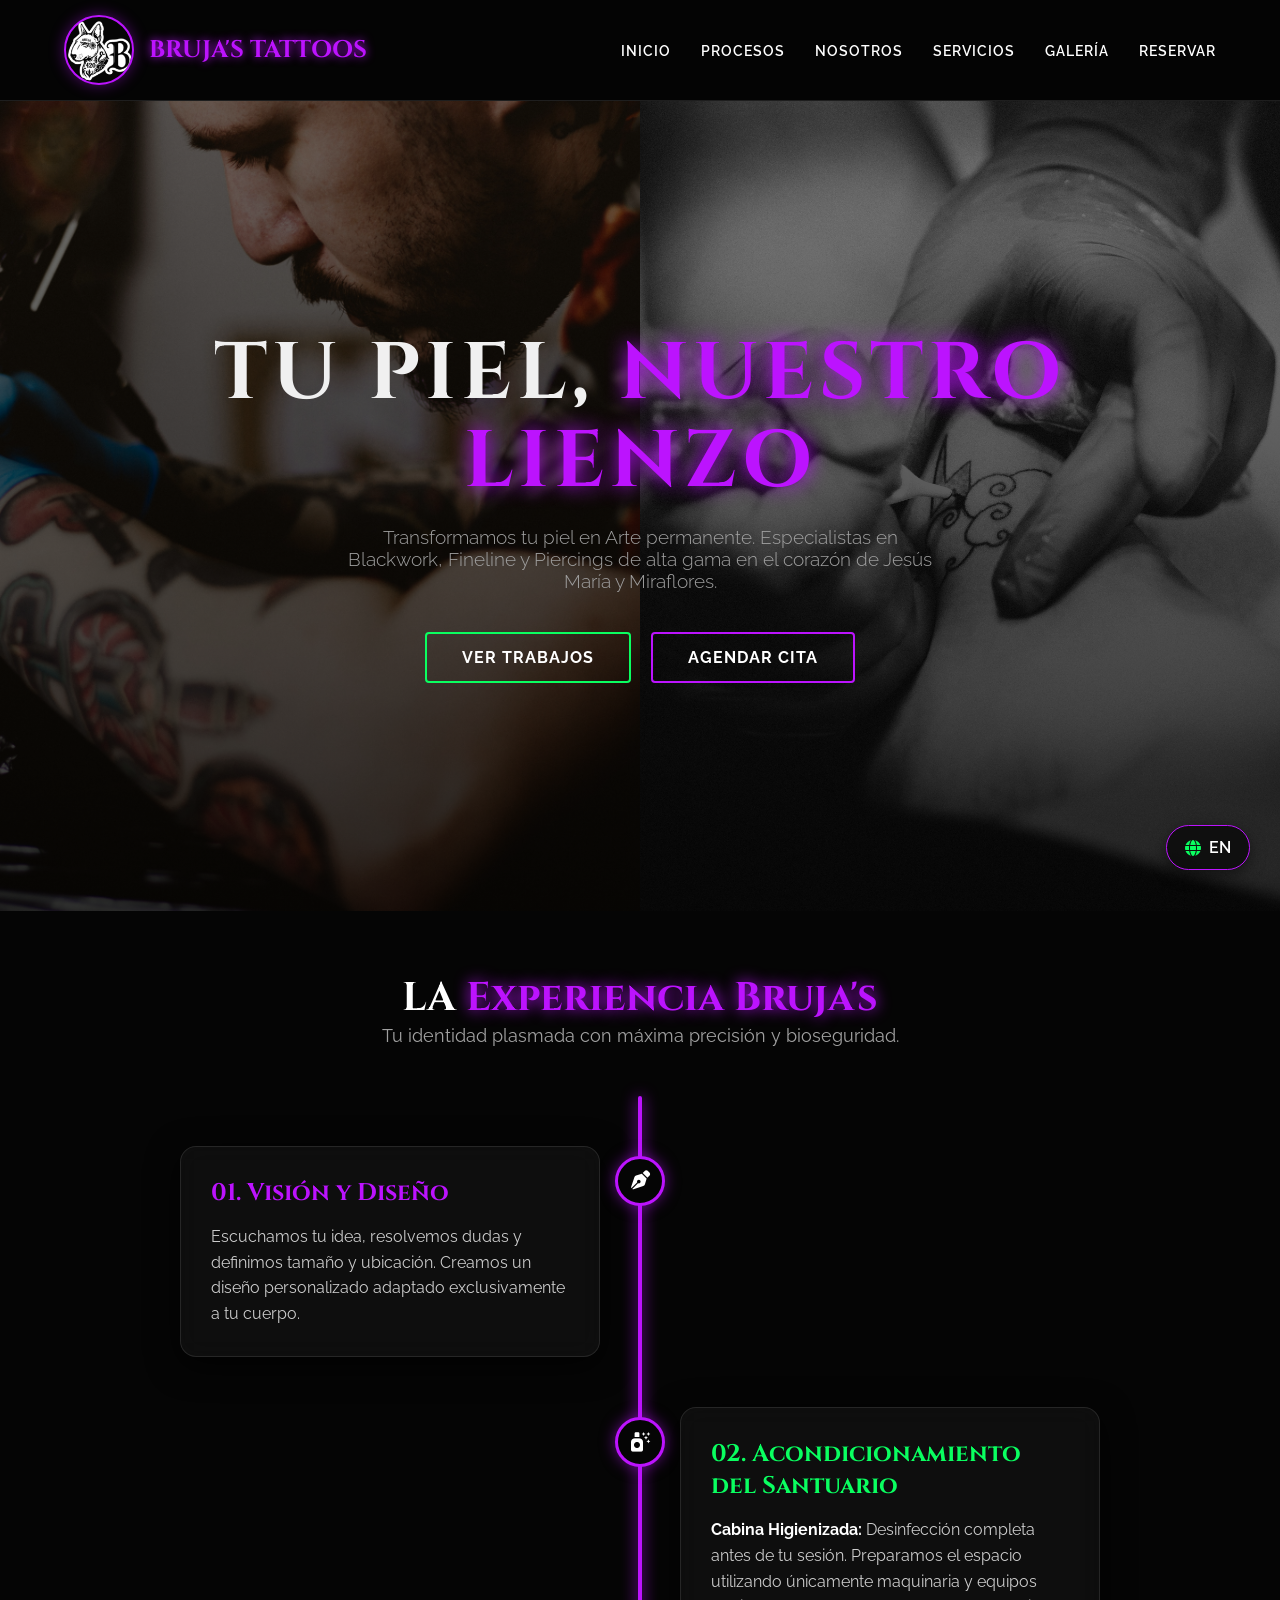
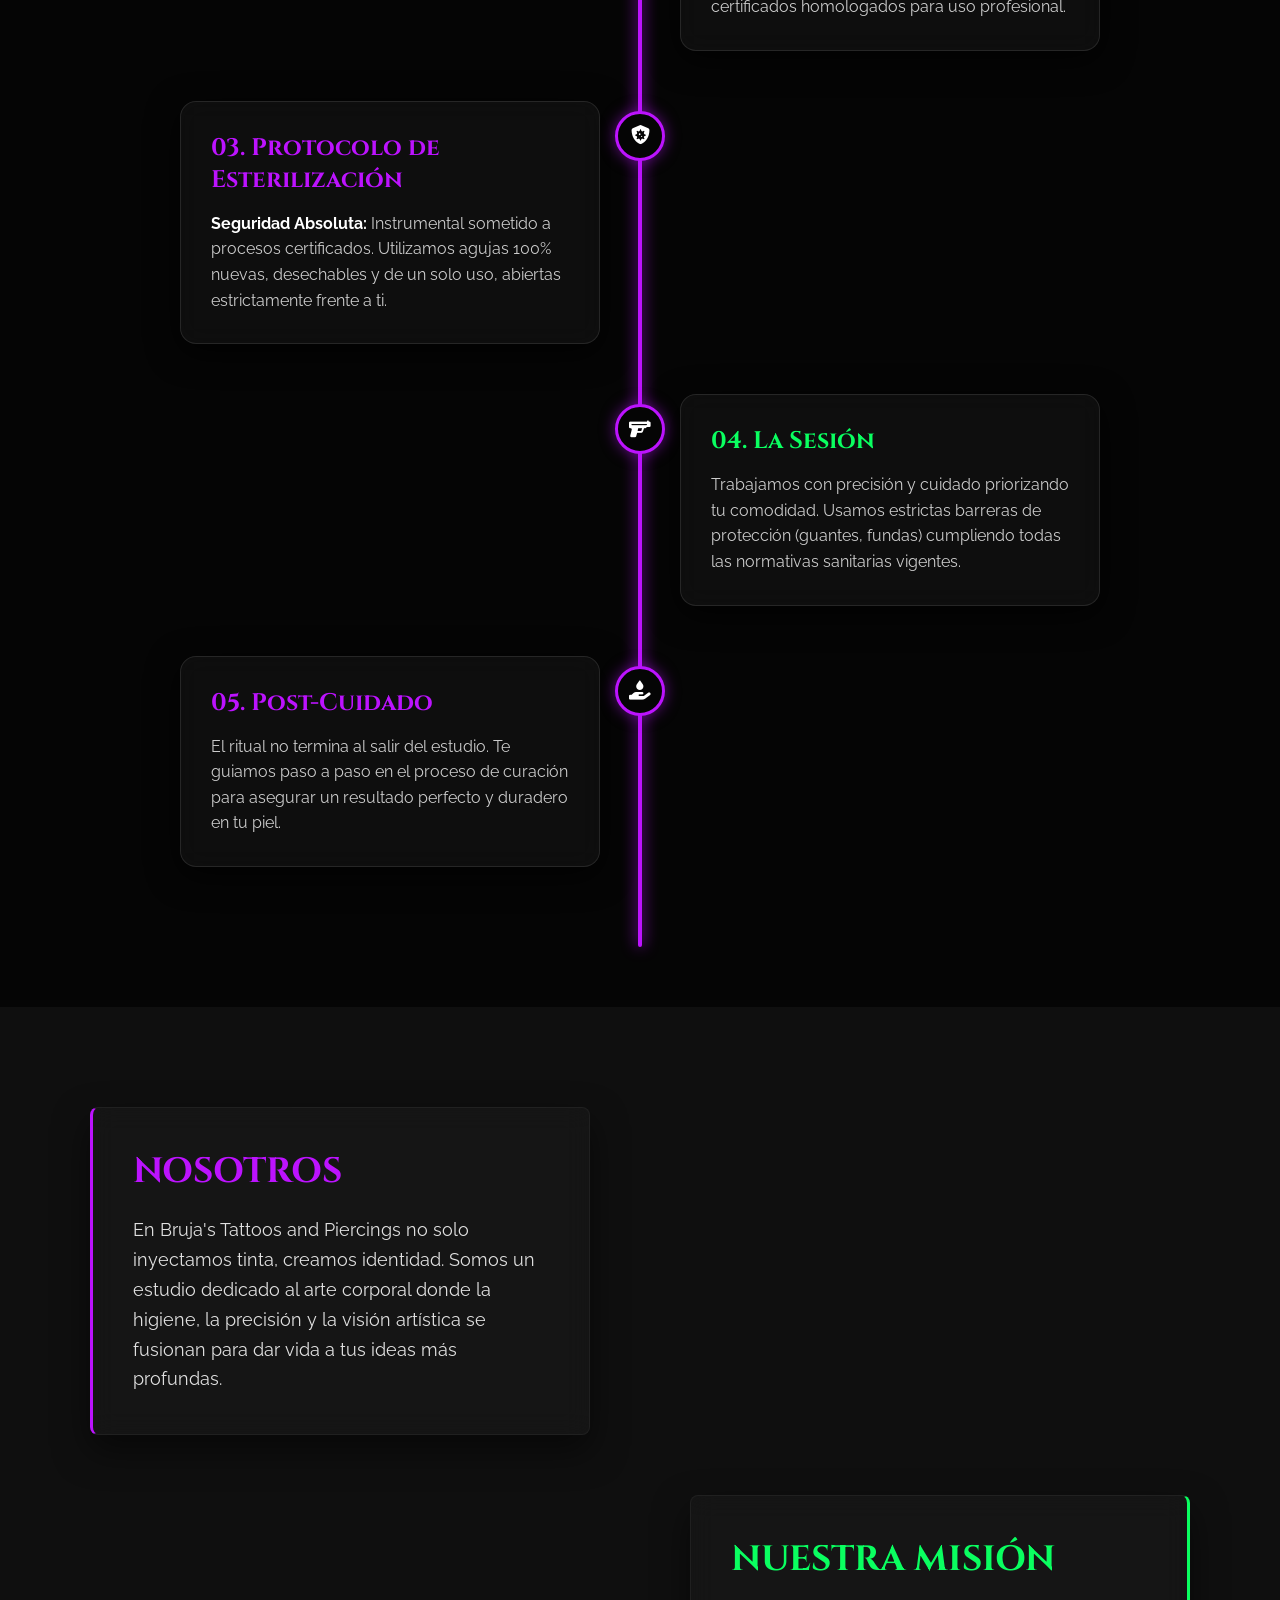
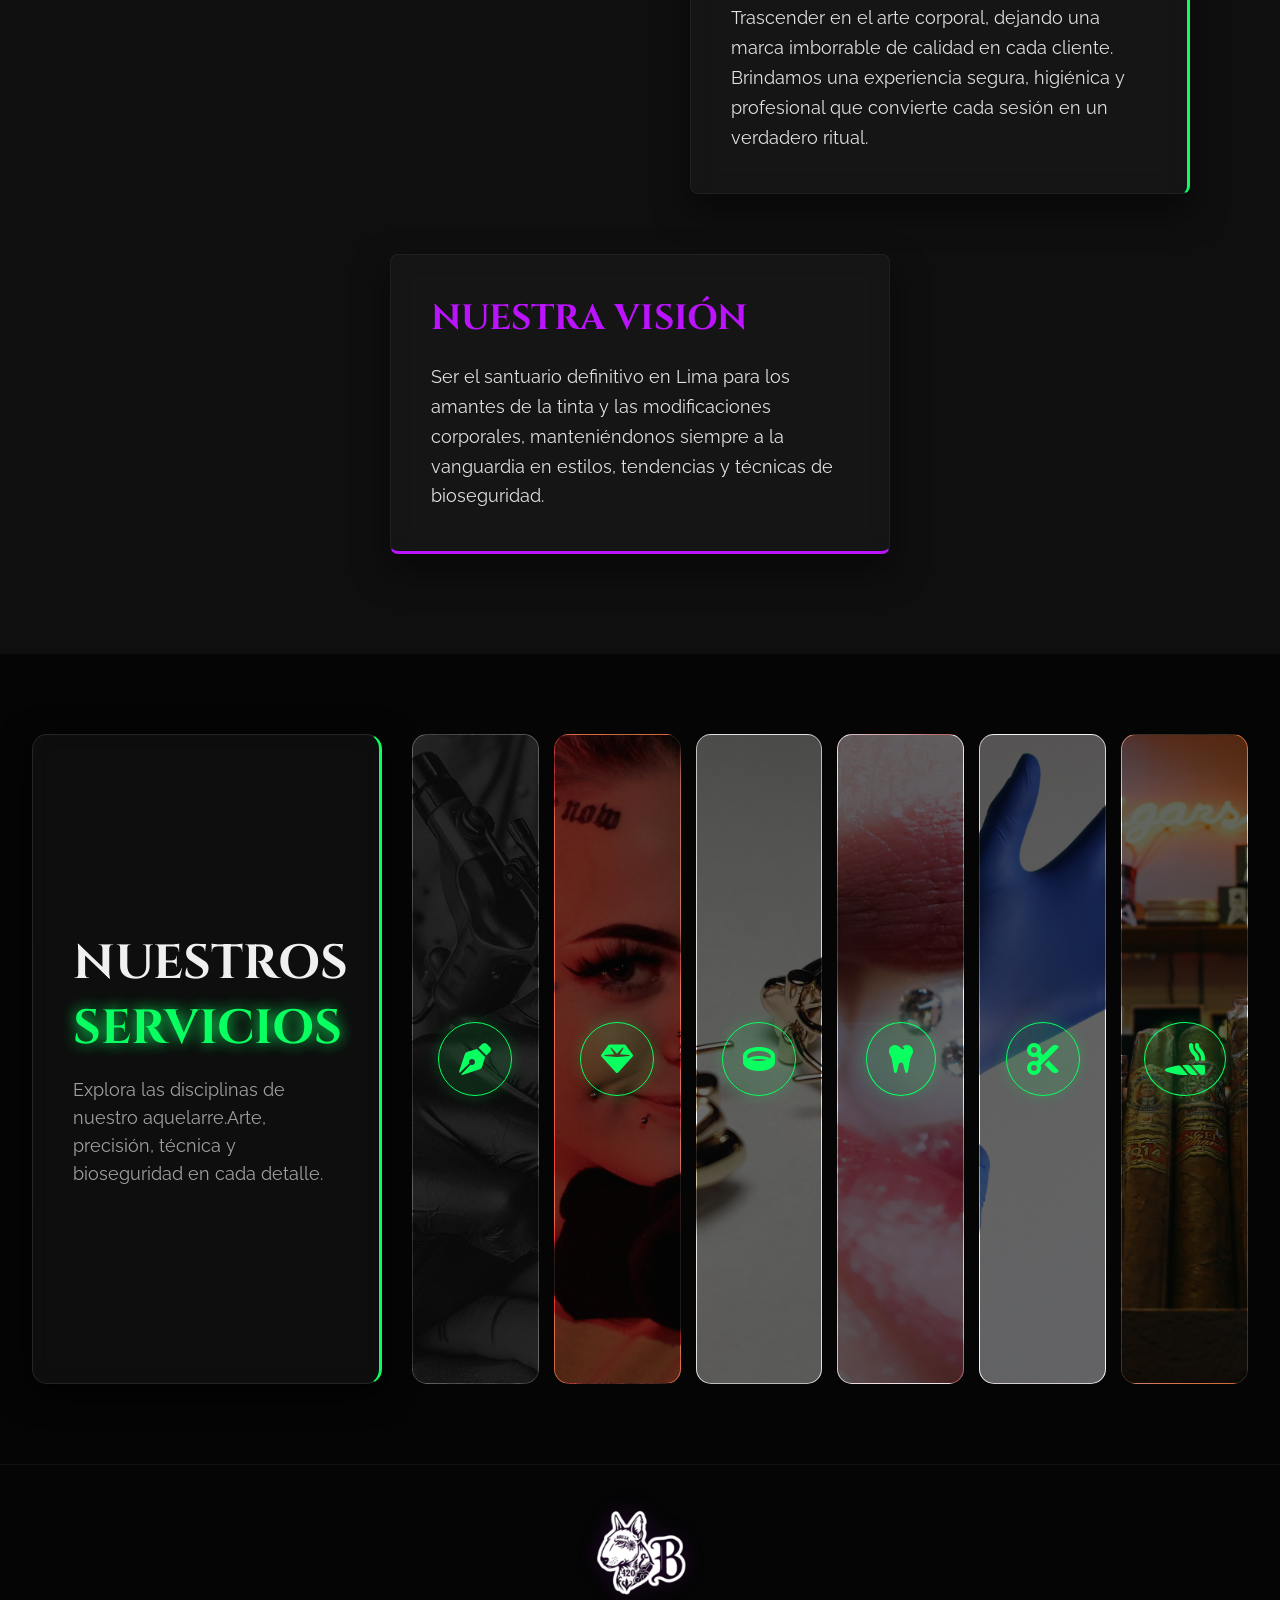
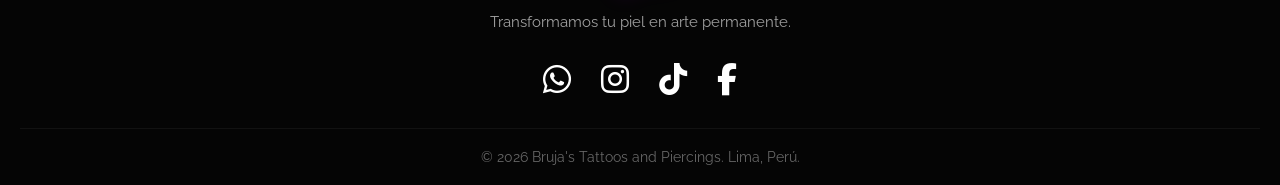
==== index.html @ 02baa093 "Add files via upload" ====
<!DOCTYPE html>
<html lang="es">

<head>
    <meta charset="UTF-8">
    <meta name="viewport" content="width=device-width, initial-scale=1.0">
    <title>Inicio - Bruja's Tattoos</title>
    <link rel="stylesheet" href="css/styles.css">
    <link
        href="https://fonts.googleapis.com/css2?family=Cinzel:wght@400;700&family=Raleway:wght@300;400;600&display=swap"
        rel="stylesheet">
    <link rel="stylesheet" href="https://cdnjs.cloudflare.com/ajax/libs/font-awesome/6.4.0/css/all.min.css">
</head>

<body>
    <nav class="navbar">
        <div class="logo">
            <img src="imagenes/logo_brujas_tattoo_final.png" alt="Bruja's Logo" class="nav-logo">
            <span>Bruja's Tattoos</span>
        </div>

        <div class="menu-toggle" id="mobile-menu">
            <span class="bar"></span>
            <span class="bar"></span>
            <span class="bar"></span>
        </div>

        <ul class="nav-links">
            <li><a href="#">Inicio</a></li>
            <li><a href="#nuestro-proceso">Procesos</a></li>
            <li><a href="#sobre-nosotros">Nosotros</a></li>
            <li><a href="#servicios">Servicios</a></li>
            <li><a href="galeria.html">Galería</a></li>
            <li><a href="registros.html" class="btn-cta">Reservar</a></li>
        </ul>
    </nav>

    <header class="hero">
        <div class="carousel-background">
            <div class="carousel-track">
                <div class="carousel-slide"><img src="imagenes/imagen1.jpg" alt="Tatuaje 1"></div>
                <div class="carousel-slide"><img src="imagenes/imagen2.jpg" alt="Tatuaje 2"></div>
                <div class="carousel-slide"><img src="imagenes/imagen3.jpg" alt="Tatuaje 3"></div>
                <div class="carousel-slide"><img src="imagenes/imagen4.jpg" alt="Tatuaje 4"></div>
                <div class="carousel-slide"><img src="imagenes/imagen5.jpg" alt="Tatuaje 5"></div>
                <div class="carousel-slide"><img src="imagenes/imagen6.jpg" alt="Tatuaje 6"></div>
                <div class="carousel-slide"><img src="imagenes/imagen7.jpg" alt="Tatuaje 7"></div>
                <div class="carousel-slide"><img src="imagenes/imagen8.jpg" alt="Tatuaje 8"></div>

                <div class="carousel-slide"><img src="imagenes/imagen1.jpg" alt="Tatuaje 1"></div>
                <div class="carousel-slide"><img src="imagenes/imagen2.jpg" alt="Tatuaje 2"></div>
                <div class="carousel-slide"><img src="imagenes/imagen3.jpg" alt="Tatuaje 3"></div>
                <div class="carousel-slide"><img src="imagenes/imagen4.jpg" alt="Tatuaje 4"></div>
                <div class="carousel-slide"><img src="imagenes/imagen5.jpg" alt="Tatuaje 5"></div>
                <div class="carousel-slide"><img src="imagenes/imagen6.jpg" alt="Tatuaje 6"></div>
                <div class="carousel-slide"><img src="imagenes/imagen7.jpg" alt="Tatuaje 7"></div>
                <div class="carousel-slide"><img src="imagenes/imagen8.jpg" alt="Tatuaje 8"></div>
            </div>
        </div>


        <div class="hero-overlay"></div>

        <div class="hero-content">
            <h1 class="glitch-text">TU PIEL, <span>NUESTRO LIENZO</span></h1>
            <p>Transformamos tu piel en Arte permanente. Especialistas en Blackwork, Fineline y Piercings de alta gama
                en el corazón de Jesús María y Miraflores.</p>
            <div class="hero-btns">
                <a href="galeria.html" class="btn-main">Ver Trabajos</a>
                <a href="registros.html" class="btn-main btn-cta">Agendar Cita</a>
            </div>
        </div>
    </header>






    <section class="container" id="nuestro-proceso">
        <div style="text-align: center; margin-bottom: 50px;">
            <h2 style="font-family: var(--font-title); font-size: 2.5rem; color: #fff;">
                LA <span style="color: var(--accent-purple); text-shadow: 0 0 15px var(--accent-purple);">Experiencia
                    Bruja's</span>
            </h2>
            <p style="color: var(--text-muted); font-size: 1.1rem;">Tu identidad plasmada con máxima precisión y
                bioseguridad.</p>
        </div>

        <div class="timeline">
            <div class="timeline-item left">
                <div class="timeline-icon"><i class="fa-solid fa-pen-nib"></i></div>
                <div class="timeline-content glass-panel">
                    <h3 class="title-purple">01. Visión y Diseño</h3>
                    <p>Escuchamos tu idea, resolvemos dudas y definimos tamaño y ubicación. Creamos un diseño
                        personalizado adaptado exclusivamente a tu cuerpo.</p>
                </div>
            </div>

            <div class="timeline-item right">
                <div class="timeline-icon"><i class="fa-solid fa-spray-can-sparkles"></i></div>
                <div class="timeline-content glass-panel">
                    <h3 class="title-green">02. Acondicionamiento del Santuario</h3>
                    <p><strong>Cabina Higienizada:</strong> Desinfección completa antes de tu sesión. Preparamos el
                        espacio utilizando únicamente maquinaria y equipos certificados homologados para uso
                        profesional.</p>
                </div>
            </div>

            <div class="timeline-item left">
                <div class="timeline-icon"><i class="fa-solid fa-shield-virus"></i></div>
                <div class="timeline-content glass-panel">
                    <h3 class="title-purple">03. Protocolo de Esterilización</h3>
                    <p><strong>Seguridad Absoluta:</strong> Instrumental sometido a procesos certificados. Utilizamos
                        agujas 100% nuevas, desechables y de un solo uso, abiertas estrictamente frente a ti.</p>
                </div>
            </div>

            <div class="timeline-item right">
                <div class="timeline-icon"><i class="fa-solid fa-gun"></i></div>
                <div class="timeline-content glass-panel">
                    <h3 class="title-green">04. La Sesión</h3>
                    <p>Trabajamos con precisión y cuidado priorizando tu comodidad. Usamos estrictas barreras de
                        protección (guantes, fundas) cumpliendo todas las normativas sanitarias vigentes.</p>
                </div>
            </div>

            <div class="timeline-item left">
                <div class="timeline-icon"><i class="fa-solid fa-hand-holding-droplet"></i></div>
                <div class="timeline-content glass-panel">
                    <h3 class="title-purple">05. Post-Cuidado</h3>
                    <p>El ritual no termina al salir del estudio. Te guiamos paso a paso en el proceso de curación para
                        asegurar un resultado perfecto y duradero en tu piel.</p>
                </div>
            </div>
        </div>
    </section>


    <section class="parallax-section" id="sobre-nosotros">
        <div class="parallax-overlay"></div>

        <div class="parallax-content">
            <div class="info-card glass-panel offset-left">
                <h3 class="title-purple">Nosotros</h3>
                <p>En Bruja's Tattoos and Piercings no solo inyectamos tinta, creamos identidad. Somos un estudio
                    dedicado al arte corporal donde la higiene, la precisión y la visión artística se fusionan para dar
                    vida a tus ideas más profundas.</p>
            </div>

            <div class="info-card glass-panel offset-right">
                <h3 class="title-green">Nuestra Misión</h3>
                <p>Trascender en el arte corporal, dejando una marca imborrable de calidad en cada cliente. Brindamos
                    una experiencia segura, higiénica y profesional que convierte cada sesión en un verdadero ritual.
                </p>
            </div>

            <div class="info-card glass-panel offset-center">
                <h3 class="title-purple">Nuestra Visión</h3>
                <p>Ser el santuario definitivo en Lima para los amantes de la tinta y las modificaciones corporales,
                    manteniéndonos siempre a la vanguardia en estilos, tendencias y técnicas de bioseguridad.</p>
            </div>
        </div>
    </section>

    <section id="servicios"
        style="padding-top: 80px; padding-bottom: 80px; width: 95%; max-width: 1600px; margin: 0 auto;">

        <div class="accordion-wrapper">

            <div class="accordion-static glass-panel">
                <h2 style="font-family: var(--font-title); font-size: 3rem; margin-bottom: 15px;">
                    NUESTROS <br> <span
                        style="color: var(--accent-green); text-shadow: 0 0 15px var(--accent-green);">SERVICIOS</span>
                </h2>
                <p style="color: var(--text-muted); font-size: 1.1rem; line-height: 1.6;">
                    Explora las disciplinas de nuestro aquelarre.Arte, precisión, técnica y bioseguridad en cada
                    detalle.
                </p>
            </div>

            <div class="accordion-item" style="background-image: url('imagenes/imagen3.jpg');">
                <div class="accordion-overlay"></div>
                <div class="accordion-icon-box">
                    <i class="fa-solid fa-pen-nib"></i>
                </div>
                <div class="accordion-content">
                    <h3>Tatuaje Personalizado</h3>
                    <p>Diseños únicos creados para expresar quién eres. Adaptamos cada trazo a tu anatomía para crear
                        arte permanente que te acompañe toda la vida.</p>
                </div>
            </div>

            <div class="accordion-item" style="background-image: url('imagenes/imagen12.jpg');">
                <div class="accordion-overlay"></div>
                <div class="accordion-icon-box">
                    <i class="fa-solid fa-gem"></i>
                </div>
                <div class="accordion-content">
                    <h3>Piercing</h3>
                    <p>Perforaciones personalizadas con precisión, higiene y carácter. Trabajamos con material
                        esterilizado y técnica profesional.</p>
                </div>
            </div>

            <div class="accordion-item" style="background-image: url('imagenes/imagen9.jpg');">
                <div class="accordion-overlay"></div>
                <div class="accordion-icon-box">
                    <i class="fa-solid fa-ring"></i>
                </div>
                <div class="accordion-content">
                    <h3>Venta de Joyería</h3>
                    <p>Catálogo exclusivo de joyería de alta gama. Piezas de titanio grado implante y diseños únicos
                        para complementar tu estilo.</p>
                </div>
            </div>

            <div class="accordion-item" style="background-image: url('imagenes/imagen11.jpg');">
                <div class="accordion-overlay"></div>
                <div class="accordion-icon-box">
                    <i class="fa-solid fa-tooth"></i>
                </div>
                <div class="accordion-content">
                    <h3>Gemas Dentales</h3>
                    <p>Aplicación segura de gemas dentales de primera calidad. Un toque de brillo sutil que no
                        compromete el esmalte de tus dientes.</p>
                </div>
            </div>

            <div class="accordion-item" style="background-image: url('imagenes/imagen10.jpg');">
                <div class="accordion-overlay"></div>
                <div class="accordion-icon-box">
                    <i class="fa-solid fa-scissors"></i>
                </div>
                <div class="accordion-content">
                    <h3>Lobuloplastias</h3>
                    <p>Reconstrucción estética de lóbulos expandidos o rasgados, y tratamiento profesional para la
                        remoción segura de granulomas.</p>
                </div>
            </div>

            <div class="accordion-item" style="background-image: url('imagenes/imagen13.jpg');">
                <div class="accordion-overlay"></div>
                <div class="accordion-icon-box">
                    <i class="fa-solid fa-joint"></i>
                </div>
                <div class="accordion-content">
                    <h3>Artículos de Fumador</h3>
                    <p>Selección especializada de parafernalia, encendedores y accesorios de primera línea para
                        fumadores exigentes.</p>
                </div>
            </div>

        </div>
    </section>

    <a href="index-en.html" class="lang-toggle">
        <i class="fa-solid fa-globe"></i> <span>EN</span>
    </a>

    <footer class="site-footer">
        <div class="footer-content-minimal">
            <img src="imagenes/logo_brujas_tattoo_final.png" alt="Bruja's Tattoos Logo" class="footer-logo">
            <p class="footer-description">Transformamos tu piel en arte permanente.</p>
            
            <div class="social-links-big">
                <a href="https://wa.me/51939707237" target="_blank" title="WhatsApp"><i class="fa-brands fa-whatsapp"></i></a>
                <a href="https://www.instagram.com/brujastattooshop/" target="_blank" title="Instagram"><i class="fa-brands fa-instagram"></i></a>
                <a href="https://www.tiktok.com/@brujastattooshop" target="_blank" title="TikTok"><i class="fa-brands fa-tiktok"></i></a>
                <a href="https://www.facebook.com/brujastattooshop/" target="_blank" title="Facebook"><i class="fa-brands fa-facebook-f"></i></a>
            </div>
        </div>

        <div class="footer-bottom">
            <p>&copy; 2026 Bruja's Tattoos and Piercings. Lima, Perú.</p>
        </div>
    </footer>

    <script src="js/script.js"></script>
</body>

</html>
---- css/styles.css ----
/* styles.css */
:root {
    --bg-dark: #050505;
    --bg-panel: rgba(20, 20, 20, 0.6);
    --text-main: #f0f0f0;
    --text-muted: #a0a0a0;
    --accent-purple: #bc13fe;
    /* Púrpura Bruja */
    --accent-green: #0aff60;
    /* Verde Tóxico/Poción */
    --glass-border: 1px solid rgba(255, 255, 255, 0.1);
    --font-title: 'Cinzel', serif;
    --font-body: 'Raleway', sans-serif;
}


html {
    scroll-behavior: smooth; /* Hace que el deslizamiento sea suave en toda la página */
    scroll-padding-top: 100px; /* IMPORTANTE: Evita que tu menú fijo tape el título de la sección al bajar */
}


* {
    margin: 0;
    padding: 0;
    box-sizing: border-box;
}

body {
    background-color: var(--bg-dark);
    color: var(--text-main);
    font-family: var(--font-body);
    min-height: 100vh;
    display: flex;
    flex-direction: column;
    overflow-x: hidden;
    animation: fadeIn 0.8s ease-in-out;
}

@keyframes fadeIn {
    from {
        opacity: 0;
        transform: translateY(10px);
    }

    to {
        opacity: 1;
        transform: translateY(0);
    }
}

/* --- Navbar --- */
.navbar {
    display: flex;
    justify-content: space-between;
    align-items: center;
    padding: 15px 5%;
    background: rgba(5, 5, 5, 0.95);
    /* Un poco más oscuro para mejor lectura */
    backdrop-filter: blur(10px);
    position: sticky;
    top: 0;
    z-index: 1000;
    border-bottom: var(--glass-border);
}

/* --- Logo Mejorado --- */
.logo {
    display: flex;
    align-items: center;
    gap: 15px;
    text-decoration: none;
    /* Por si decides hacer el logo clickeable */
}

.nav-logo {
    height: 70px;
    /* Tamaño más manejable, sin salir de la barra */
    width: 70px;
    border-radius: 50%;
    object-fit: cover;
    background-color: var(--bg-dark);
    border: 2px solid var(--accent-purple);
    box-shadow: 0 0 15px rgba(188, 19, 254, 0.4);
    transition: transform 0.3s ease;
}

.nav-logo:hover {
    transform: scale(1.1) rotate(5deg);
}

.logo span {
    font-family: var(--font-title);
    font-size: 1.5rem;
    font-weight: 700;
    color: var(--accent-purple);
    text-transform: uppercase;
    text-shadow: 0 0 10px var(--accent-purple);
}

/* --- Enlaces de Navegación --- */
.nav-links {
    list-style: none;
    display: flex;
    gap: 30px;
    align-items: center;
    margin: 0;
}

.nav-links a {
    text-decoration: none;
    color: #fff;
    font-size: 0.9rem;
    text-transform: uppercase;
    font-weight: 600;
    letter-spacing: 1px;
    transition: 0.3s;
}

.nav-links a:hover,
.nav-links a.active {
    color: var(--accent-green);
}

/* --- Botón Hamburguesa (Oculto en PC) --- */
.menu-toggle {
    display: none;
    flex-direction: column;
    cursor: pointer;
    gap: 6px;
    z-index: 1001;
    /* Asegura que esté por encima del menú desplegado */
}

.bar {
    width: 30px;
    height: 3px;
    background-color: var(--text-main);
    transition: all 0.3s ease;
    border-radius: 2px;
}

/* --- Hero Section (Contenedor Padre) --- */
.hero {
    position: relative;
    height: 90vh;
    width: 100%;
    display: flex;
    align-items: center;
    justify-content: center;
    overflow: hidden;
}

/* Capa 1: Carrusel de Fondo */
.carousel-background {
    position: absolute;
    top: 0;
    left: 0;
    width: 100%;
    height: 100%;
    z-index: 1;
}

.carousel-track {
    display: flex;
    width: calc(100vw * 8);
    /* 4 originales + 4 duplicados */
    height: 100%;
    animation: scroll 24s linear infinite;
    /* 3s por imagen */
}

.carousel-slide {
    width: 100vw;
    height: 100%;
}

.carousel-slide img {
    width: 100%;
    height: 100%;
    object-fit: cover;
}

/* Capa 2: Overlay Oscuro (Contraste) */
.hero-overlay {
    position: absolute;
    top: 0;
    left: 0;
    width: 100%;
    height: 100%;
    background: linear-gradient(rgba(0, 0, 0, 0.5), rgba(0, 0, 0, 0.8));
    z-index: 2;
}

/* Capa 3: Contenido (Texto y Botones) */
.hero-content {
    position: relative;
    z-index: 3;
    text-align: center;
    padding: 0 20px;
    max-width: 900px;
}

.hero-content h1 {
    font-family: var(--font-title);
    font-size: clamp(2.5rem, 8vw, 5rem);
    line-height: 1.1;
    margin-bottom: 20px;
    letter-spacing: 5px;
}

.hero-content h1 span {
    color: var(--accent-purple);
    text-shadow: 0 0 20px var(--accent-purple);
}

.hero-content p {
    font-size: 1.2rem;
    color: var(--text-muted);
    max-width: 600px;
    margin: 0 auto 40px;
    font-weight: 300;
}

/* --- Botones --- */
.hero-btns {
    display: flex;
    gap: 20px;
    justify-content: center;
    flex-wrap: wrap;
}

.btn-main {
    display: inline-block;
    padding: 14px 35px;
    text-decoration: none;
    font-family: var(--font-body);
    font-weight: 700;
    text-transform: uppercase;
    letter-spacing: 1px;
    transition: all 0.3s ease;
    border-radius: 4px;
    text-align: center;
    min-width: 200px;
    border: 2px solid var(--accent-green);
    color: #fff;
    background: transparent;
}

.btn-main:hover {
    background: var(--accent-green);
    color: #000;
    box-shadow: 0 0 25px rgba(10, 255, 96, 0.5);
}

.btn-cta {
    border-color: var(--accent-purple) !important;
}

.btn-cta:hover {
    background: var(--accent-purple) !important;
    color: #fff !important;
    box-shadow: 0 0 25px rgba(188, 19, 254, 0.5) !important;
}

/* --- Animación del Carrusel --- */
@keyframes scroll {
    0% {
        transform: translateX(0);
    }

    100% {
        transform: translateX(calc(-100vw * 4));
    }
}

/* --- Layout General --- */
.container {
    max-width: 1200px;
    margin: 0 auto;
    padding: 60px 20px;
}

.glass-panel {
    background: var(--bg-panel);
    backdrop-filter: blur(12px);
    border: var(--glass-border);
    border-radius: 16px;
    padding: 40px;
    box-shadow: 0 8px 32px rgba(0, 0, 0, 0.8);
}

/* --- Footer --- */
footer {
    text-align: center;
    padding: 40px 20px;
    background: #020202;
    border-top: var(--glass-border);
    font-size: 0.85rem;
    color: var(--text-muted);
}



/* --- Responsivo --- */
@media (max-width: 768px) {

    /* Ajustes del Logo para que quepa en celular */
    .nav-logo {
        height: 50px;
        width: 50px;
    }

    .logo span {
        font-size: 1.2rem;
    }

    /* Activación de la Hamburguesa */
    .menu-toggle {
        display: flex;
    }

    /* Transformación del menú a un panel elegante */
    .nav-links {
        position: absolute;
        top: 100%;
        left: -100%;
        width: 100%;
        background: rgba(8, 8, 8, 0.98);
        /* Fondo ultra oscuro */
        backdrop-filter: blur(15px);
        flex-direction: column;
        align-items: flex-start;
        /* Alinea todo a la izquierda */
        padding: 20px 40px;
        /* Da un buen margen a los lados */
        gap: 0;
        /* Quitamos el gap para usar bordes en su lugar */
        transition: left 0.4s ease-in-out;
        border-bottom: 2px solid var(--accent-purple);
        /* Borde morado abajo para cerrar el menú */
        box-shadow: 0 15px 25px rgba(0, 0, 0, 0.8);
    }

    .nav-links.active {
        left: 0;
    }

    /* Estilo para cada recuadro del menú */
    .nav-links li {
        width: 100%;
        margin: 0;
        border-bottom: 1px solid rgba(255, 255, 255, 0.05);
        /* Línea divisoria muy sutil */
    }

    .nav-links li:last-child {
        border-bottom: none;
        /* El último no lleva línea */
        margin-top: 10px;
        /* Separamos un poco el botón de "Reservar" */
    }

    /* Estilo del texto del enlace en celular */
    .nav-links a {
        display: block;
        /* Hace que toda el área horizontal sea clickeable, no solo el texto */
        padding: 20px 0;
        font-size: 1.1rem;
        width: 100%;
        transition: all 0.3s ease;
    }

    /* Efecto al tocar o pasar el mouse en celular */
    .nav-links a:hover,
    .nav-links a.active {
        padding-left: 15px;
        /* Empuja el texto un poquito a la derecha al tocarlo */
        color: var(--accent-purple);
    }

    .hero-content h1 {
        font-size: 2.5rem;
    }

    .btn-main {
        width: 100%;
    }

    /* Animación visual de la hamburguesa cuando está abierta (Opcional pero genial) */
    .menu-toggle.active .bar:nth-child(1) {
        transform: translateY(9px) rotate(45deg);
    }

    .menu-toggle.active .bar:nth-child(2) {
        opacity: 0;
    }

    .menu-toggle.active .bar:nth-child(3) {
        transform: translateY(-9px) rotate(-45deg);
    }
}




/* =========================================
    SECCIÓN PARALLAX (NOSOTROS / MISIÓN / VISIÓN)
   ========================================= */

.parallax-section {
    position: relative;
    width: 100%;
    /* La altura mínima asegura que haya suficiente espacio para hacer scroll */
    min-height: 100vh;

    /* EL TRUCO DEL PARALLAX ESTÁ EN ESTAS 3 LÍNEAS */
    background-image: url('../imagenes/imagen4.jpg');
    /* Pon tu imagen aquí */
    background-size: cover;
    background-position: center;
    background-attachment: fixed;
    /* Esto hace que el fondo se quede quieto al bajar */

    display: flex;
    align-items: center;
    padding: 100px 20px;
}

/* Velo oscuro para que las cajas de cristal destaquen */
.parallax-overlay {
    position: absolute;
    top: 0;
    left: 0;
    width: 100%;
    height: 100%;
    background-color: rgba(17, 17, 17, 0.85);
    /* Un negro casi sólido, muy oscuro */
    z-index: 1;
}

/* Contenedor de las tarjetas */
.parallax-content {
    position: relative;
    z-index: 2;
    /* Por encima del velo oscuro */
    width: 100%;
    max-width: 1100px;
    margin: 0 auto;
    display: flex;
    flex-direction: column;
    gap: 60px;
    /* Separación vertical entre cajas */
}

/* Diseño de las tarjetas estilo Glassmorphism */
.info-card {
    background: rgba(30, 30, 30, 0.4);
    backdrop-filter: blur(12px);
    /* El efecto de cristal esmerilado */
    -webkit-backdrop-filter: blur(12px);
    border: 1px solid rgba(255, 255, 255, 0.05);
    padding: 40px;
    border-radius: 8px;
    width: 85%;
    max-width: 500px;
    box-shadow: 0 15px 35px rgba(0, 0, 0, 0.5);
    transition: transform 0.4s ease, border-color 0.4s ease;
}

.info-card:hover {
    transform: translateY(-10px);
    /* Flota un poco al pasar el mouse */
}

/* Posicionamiento en Zig-Zag para dar dinamismo */
.offset-left {
    align-self: flex-start;
    border-left: 3px solid var(--accent-purple, #9b59b6);
}

.offset-right {
    align-self: flex-end;
    border-right: 3px solid var(--accent-green, #2ecc71);
}

.offset-center {
    align-self: center;
    border-bottom: 3px solid var(--accent-purple, #9b59b6);
}

/* Tipografía de las tarjetas */
.info-card h3 {
    font-family: 'Cinzel', serif;
    font-size: 2.2rem;
    margin-bottom: 20px;
    text-transform: uppercase;
}

.info-card p {
    font-family: 'Raleway', sans-serif;
    color: #e0e0e0;
    line-height: 1.7;
    font-size: 1.1rem;
}

.title-purple {
    color: var(--accent-purple, #9b59b6);
}

.title-green {
    color: var(--accent-green, #2ecc71);
}

/* Adaptación para pantallas pequeñas (Celulares) */
@media (max-width: 768px) {
    .parallax-content {
        gap: 30px;
    }

    .info-card {
        width: 100%;
        align-self: center;
        /* En móviles se centra todo */
        border-left: 2px solid var(--accent-purple);
        border-right: none;
    }

    /* En celulares el efecto parallax puede verse mal en algunos navegadores,
       así que lo desactivamos para que el fondo se mueva normal */
    .parallax-section {
        background-attachment: scroll;
    }
}




/* =========================================
    LÍNEA DE TIEMPO (EL RITUAL SEGURO)
   ========================================= */
.timeline {
    position: relative;
    max-width: 1000px;
    margin: 0 auto;
    padding: 40px 0;
}

/* La línea central brillante */
.timeline::after {
    content: '';
    position: absolute;
    width: 4px;
    background: var(--accent-purple);
    box-shadow: 0 0 15px var(--accent-purple);
    top: 0;
    bottom: 0;
    left: 50%;
    transform: translateX(-50%);
    border-radius: 5px;
}

/* Contenedor de cada paso */
.timeline-item {
    padding: 10px 40px;
    position: relative;
    width: 50%;
    margin-bottom: 30px;
}

/* Posicionamiento izquierda/derecha */
.timeline-item.left {
    left: 0;
}

.timeline-item.right {
    left: 50%;
}

/* Los círculos con iconos */
.timeline-icon {
    position: absolute;
    width: 50px;
    height: 50px;
    right: -25px;
    top: 20px;
    background: var(--bg-dark);
    border: 3px solid var(--accent-purple);
    border-radius: 50%;
    z-index: 10;
    display: flex;
    align-items: center;
    justify-content: center;
    font-size: 1.2rem;
    color: #fff;
    box-shadow: 0 0 15px rgba(188, 19, 254, 0.5);
    transition: all 0.4s ease;
}

.timeline-item.right .timeline-icon {
    left: -25px;
    /* Ajuste para los de la derecha */
}

/* Ajustes a la tarjeta dentro de la línea de tiempo */
.timeline-content {
    padding: 30px;
    position: relative;
    transition: transform 0.3s ease;
}

.timeline-content h3 {
    font-family: var(--font-title);
    font-size: 1.5rem;
    margin-bottom: 15px;
}

.timeline-content p {
    font-size: 1rem;
    line-height: 1.6;
    color: #ccc;
}

.timeline-content p strong {
    color: #fff;
}

/* Efecto Hover: ¡El icono brilla en verde al leer la tarjeta! */
.timeline-item:hover .timeline-icon {
    border-color: var(--accent-green);
    color: var(--accent-green);
    box-shadow: 0 0 20px var(--accent-green);
    transform: scale(1.1) rotate(10deg);
}

.timeline-item:hover .timeline-content {
    transform: translateY(-5px);
}

/* =========================================
    RESPONSIVE: LÍNEA DE TIEMPO EN CELULAR
   ========================================= */
@media (max-width: 768px) {

    /* Movemos la línea central hacia la izquierda */
    .timeline::after {
        left: 31px;
        /* 20px padding + 11px al centro del icono */
    }

    /* Todas las tarjetas ocupan el 100% y se alinean a la derecha de la línea */
    .timeline-item {
        width: 100%;
        padding-left: 80px;
        padding-right: 10px;
    }

    .timeline-item.left,
    .timeline-item.right {
        left: 0;
    }

    /* Alineamos todos los iconos a la izquierda */
    .timeline-item.left .timeline-icon,
    .timeline-item.right .timeline-icon {
        left: 6px;
        right: auto;
    }
}






/* =========================================
    ACORDEÓN DE SERVICIOS (VERSIÓN CORREGIDA)
   ========================================= */

.accordion-wrapper {
    display: flex;
    width: 100%;
    height: 650px;
    gap: 15px;
}

/* --- TARJETA ESTÁTICA (AHORA ES INAMOVIBLE) --- */
.accordion-static {
    width: 350px; /* Ancho fijo exacto */
    flex-shrink: 0; /* Prohíbe que el navegador la encoja */
    display: flex;
    flex-direction: column;
    justify-content: center;
    border-radius: 15px;
    padding: 40px;
    margin-right: 15px;
    border-right: 3px solid var(--accent-green);
}

.accordion-item {
    position: relative;
    flex: 1; 
    border-radius: 15px;
    background-size: cover;
    background-position: center;
    overflow: hidden;
    transition: all 0.6s cubic-bezier(0.25, 1, 0.5, 1);
    cursor: pointer;
    border: 1px solid rgba(255, 255, 255, 0.1);
    min-height: 100px;
}

.accordion-overlay {
    position: absolute;
    top: 0; left: 0; width: 100%; height: 100%;
    background: rgba(5,5,5,0.6); 
    transition: background 0.4s ease;
}

.accordion-icon-box {
    position: absolute;
    top: 50%;
    left: 50%;
    transform: translate(-50%, -50%);
    transition: all 0.4s ease;
    z-index: 2;
}

.accordion-icon-box i {
    font-size: 2rem;
    color: var(--accent-green);
    background: rgba(10, 255, 96, 0.1);
    padding: 20px;
    border-radius: 50%;
    border: 1px solid var(--accent-green);
    box-shadow: 0 0 15px rgba(10, 255, 96, 0.2);
}

.accordion-content {
    position: absolute;
    bottom: 40px;
    left: 30px;
    right: 30px;
    opacity: 0;
    transform: translateY(30px);
    transition: all 0.5s ease;
    pointer-events: none;
    z-index: 3;
    display: flex;
    flex-direction: column;
    gap: 15px;
}

.accordion-content h3 {
    font-family: var(--font-title);
    font-size: 1.8rem;
    color: var(--accent-purple);
    margin: 0;
    text-shadow: 0 2px 10px rgba(0,0,0,0.8);
}

.accordion-content p {
    font-size: 1.1rem;
    color: #f0f0f0;
    line-height: 1.6;
    margin: 0;
    text-shadow: 0 2px 5px rgba(0,0,0,0.8);
}

/* Hover / Interacción */
.accordion-item:hover,
.accordion-item.active {
    flex: 4; 
    border-color: var(--accent-green);
}

.accordion-item:hover .accordion-overlay,
.accordion-item.active .accordion-overlay {
    background: rgba(5,5,5,0.8);
}

.accordion-item:hover .accordion-icon-box,
.accordion-item.active .accordion-icon-box {
    opacity: 0;
    transform: translate(-50%, -100%); 
}

.accordion-item:hover .accordion-content,
.accordion-item.active .accordion-content {
    opacity: 1;
    transform: translateY(0);
    transition-delay: 0.2s;
}

/* =========================================
    SOLUCIÓN PARA CELULARES
   ========================================= */
@media (max-width: 900px) {
    .accordion-wrapper {
        flex-direction: column;
        height: auto !important; 
    }

    .accordion-static {
        width: 100%; 
        margin-right: 0;
        margin-bottom: 15px;
        border-right: none;
        border-bottom: 3px solid var(--accent-green);
        text-align: center;
        padding: 30px 20px;
    }

    .accordion-item {
        /* Matamos el flexbox de PC para la tarjeta cerrada */
        flex: none !important; 
        width: 100%;
        height: 100px; 
        margin-bottom: 10px;
        transition: height 0.5s ease; /* Para que al abrir baje suavecito */
    }

    /* ¡AQUÍ ESTÁ LA CORRECCIÓN! (Matamos el flexbox de PC para la tarjeta ABIERTA) */
    .accordion-item:hover,
    .accordion-item.active {
        flex: none !important; 
        
        /* AHORA SÍ: Cambia este número y la tarjeta te va a obedecer */
        height: 150px !important; 
    }

    .accordion-icon-box i {
        font-size: 1.5rem;
        padding: 15px;
    }

    .accordion-content {
        bottom: 20px; 
        left: 20px;
        right: 20px;
        gap: 8px; 
    }

    .accordion-content h3 { 
        font-size: 1.5rem; 
    }
    
    .accordion-content p { 
        font-size: 1rem; 
        width: 100%;
    }
}



/* =========================================
    GALERÍA MASONRY Y FILTROS
   ========================================= */

/* --- Contenedor de Filtros --- */
.gallery-filters {
    display: flex;
    justify-content: center;
    gap: 15px;
    margin-bottom: 40px;
    flex-wrap: wrap;
}

.filter-btn {
    background: transparent;
    color: var(--text-main);
    border: 1px solid rgba(255, 255, 255, 0.2);
    padding: 10px 25px;
    border-radius: 30px;
    font-family: var(--font-body);
    font-size: 1rem;
    font-weight: 600;
    cursor: pointer;
    transition: all 0.3s ease;
}

.filter-btn:hover,
.filter-btn.active {
    background: var(--accent-purple);
    border-color: var(--accent-purple);
    color: #fff;
    box-shadow: 0 0 15px rgba(188, 19, 254, 0.4);
}

/* --- La Cuadrícula Masonry --- */
.masonry-grid {
    column-count: 3; /* 3 columnas en monitor */
    column-gap: 20px;
    width: 100%;
}

.masonry-item {
    break-inside: avoid; /* Evita que una foto se corte a la mitad entre dos columnas */
    margin-bottom: 20px;
    position: relative;
    border-radius: 12px;
    overflow: hidden;
    cursor: pointer;
    transition: transform 0.3s ease, opacity 0.4s ease;
}

.masonry-item img {
    width: 100%;
    display: block;
    border-radius: 12px;
    transition: transform 0.5s ease;
}

/* Efecto al pasar el mouse por una foto */
.item-overlay {
    position: absolute;
    top: 0; left: 0; width: 100%; height: 100%;
    background: rgba(188, 19, 254, 0.4); /* Velo morado translúcido */
    display: flex;
    align-items: center;
    justify-content: center;
    opacity: 0;
    transition: opacity 0.3s ease;
}

.item-overlay span {
    color: #fff;
    font-family: var(--font-title);
    font-size: 1.5rem;
    letter-spacing: 2px;
    transform: translateY(20px);
    transition: transform 0.3s ease;
}

.masonry-item:hover img {
    transform: scale(1.05); /* Zoom in ligero a la foto */
}

.masonry-item:hover .item-overlay {
    opacity: 1;
}

.masonry-item:hover .item-overlay span {
    transform: translateY(0);
}

/* Clase para ocultar fotos al filtrar */
.masonry-item.hidden {
    display: none;
}

/* --- Lightbox (Pantalla Completa) --- */
.lightbox {
    position: fixed;
    top: 0; left: 0; width: 100%; height: 100%;
    background: rgba(5, 5, 5, 0.95);
    backdrop-filter: blur(10px);
    z-index: 9999;
    display: flex;
    align-items: center;
    justify-content: center;
    opacity: 0;
    pointer-events: none; /* Desactivado por defecto */
    transition: opacity 0.3s ease;
}

.lightbox.active {
    opacity: 1;
    pointer-events: auto;
}

.lightbox-img {
    max-width: 90%;
    max-height: 90vh;
    border-radius: 10px;
    box-shadow: 0 10px 40px rgba(0,0,0,0.8);
    transform: scale(0.9);
    transition: transform 0.3s ease;
}

.lightbox.active #lightbox-img {
    transform: scale(1);
}

.lightbox-close {
    position: absolute;
    top: 30px;
    right: 40px;
    font-size: 2.5rem;
    color: #fff;
    cursor: pointer;
    transition: color 0.3s ease;
}

.lightbox-close:hover {
    color: var(--accent-purple);
}

/* =========================================
    ADAPTACIÓN PARA CELULARES
   ========================================= */
@media (max-width: 768px) {
    .masonry-grid {
        column-count: 2; /* 2 columnas en móvil para que encajen mejor las fotos */
        column-gap: 15px;
    }

    .gallery-filters {
        flex-wrap: nowrap;
        justify-content: flex-start;
        overflow-x: auto; /* Permite deslizar los botones con el dedo */
        padding-bottom: 10px;
        /* Oculta la barra de scroll fea en móviles */
        -ms-overflow-style: none;  
        scrollbar-width: none;  
    }
    .gallery-filters::-webkit-scrollbar { 
        display: none; 
    }

    .filter-btn {
        flex-shrink: 0; /* Evita que los botones se aplasten */
    }

    .item-overlay {
        display: none; /* En celular quitamos el hover porque no hay mouse */
    }
}

@media (max-width: 480px) {
    /* Si la pantalla es DEMASIADO pequeña, pasamos a 1 sola columna */
    .masonry-grid {
        column-count: 1;
    }
}





/* =========================================
            LAYOUT CONTACTO (SEDES Y FORMULARIO)
           ========================================= */
        .contact-wrapper {
            display: grid;
            grid-template-columns: 1fr 1.2fr; /* Columna izq (sedes) más pequeña, form más ancho */
            gap: 40px;
            max-width: 1200px;
            margin: 0 auto;
        }

        /* --- Estilo de las Tarjetas de Sedes --- */
        .sede-card {
            padding: 30px;
            margin-bottom: 25px;
            border-left: 3px solid var(--accent-green); /* Línea verde decorativa */
        }

        .sede-card h3 {
            font-family: var(--font-title);
            font-size: 1.3rem;
            color: #fff;
            margin-bottom: 20px;
            letter-spacing: 1px;
        }

        .sede-card ul {
            list-style: none;
            padding: 0;
            margin-bottom: 25px;
        }

        .sede-card ul li {
            display: flex;
            align-items: flex-start;
            gap: 15px;
            color: #ccc;
            margin-bottom: 15px;
            font-size: 0.95rem;
            line-height: 1.5;
        }

        .sede-card ul li i {
            color: var(--accent-green);
            font-size: 1.2rem;
            margin-top: 3px;
        }

        .sede-card ul li span {
            display: block;
        }

        /* Botón estilo Whatsapp */
        .btn-whatsapp {
            display: inline-block;
            width: 100%;
            text-align: center;
            background: transparent;
            color: #fff;
            border: 1px solid #25D366; /* Color oficial de Whatsapp */
            padding: 12px;
            border-radius: 5px;
            text-decoration: none;
            font-weight: 600;
            transition: all 0.3s ease;
        }

        .btn-whatsapp:hover {
            background: #25D366;
            color: #000;
            box-shadow: 0 0 15px rgba(37, 211, 102, 0.4);
        }

        /* Info Extra (Horarios y Correo) */
        .info-extra {
            background: rgba(0, 0, 0, 0.4);
            padding: 20px 30px;
            border-radius: 10px;
            border: 1px solid rgba(255, 255, 255, 0.05);
        }

        .info-extra p {
            color: #aaa;
            margin-bottom: 10px;
            font-size: 0.95rem;
            display: flex;
            align-items: flex-start;
            gap: 10px;
        }

        .info-extra p i {
            color: var(--accent-purple);
            margin-top: 3px;
        }

        .contact-form-column {
            padding: 40px;
        }

        /* --- RESPONSIVE PARA CELULARES --- */
        @media (max-width: 900px) {
            .contact-wrapper {
                grid-template-columns: 1fr; /* Todo pasa a una sola columna */
            }
            
            /* Hacemos que el formulario aparezca PRIMERO en celulares */
            .contact-form-column {
                order: -1; 
                padding: 25px;
            }
        }




/* =========================================
    BOTÓN FLOTANTE DE IDIOMA
   ========================================= */
.lang-toggle {
    position: fixed;
    bottom: 30px;
    right: 30px;
    background: rgba(0, 0, 0, 0.6);
    backdrop-filter: blur(10px);
    border: 1px solid var(--accent-purple);
    color: #fff;
    padding: 12px 18px;
    border-radius: 30px;
    cursor: pointer;
    z-index: 1000;
    display: flex;
    align-items: center;
    gap: 8px;
    font-family: var(--font-body);
    font-weight: 600;
    font-size: 1rem;
    text-decoration: none;
    transition: all 0.3s cubic-bezier(0.25, 1, 0.5, 1);
    box-shadow: 0 5px 15px rgba(0,0,0,0.5);
}

.lang-toggle i {
    color: var(--accent-green);
    transition: color 0.3s ease;
}

/* Efecto al pasar el mouse */
.lang-toggle:hover {
    background: var(--accent-purple);
    border-color: var(--accent-purple);
    transform: translateY(-5px); /* Flota un poquito hacia arriba */
    box-shadow: 0 10px 20px rgba(188, 19, 254, 0.4);
}

.lang-toggle:hover i {
    color: #fff; /* El icono cambia a blanco para que se lea mejor */
}

/* Para que en celular no estorbe con el pulgar, lo hacemos un poco más pequeño */
@media (max-width: 768px) {
    .lang-toggle {
        bottom: 20px;
        right: 20px;
        padding: 10px 15px;
        font-size: 0.9rem;
    }
}        






/* =========================================
    FOOTER MINIMALISTA
   ========================================= */
.site-footer {
    background: #050505;
    border-top: 1px solid rgba(255, 255, 255, 0.05);
    padding: 40px 20px 20px;
    font-family: var(--font-body);
    text-align: center;
}

.footer-content-minimal {
    display: flex;
    flex-direction: column;
    align-items: center;
    gap: 15px;
    margin-bottom: 30px;
}

.footer-logo {
    max-width: 100px;
    filter: drop-shadow(0 0 10px rgba(188, 19, 254, 0.2));
}

.footer-description {
    color: var(--text-muted);
    font-size: 0.95rem;
    max-width: 400px;
    margin: 0;
}

/* Iconos de Redes más grandes sin el círculo gris */
.social-links-big {
    display: flex;
    gap: 30px;
    margin-top: 15px;
}

.social-links-big a {
    color: #fff;
    font-size: 2rem; /* <-- Aquí le damos el tamaño grande a los iconos */
    transition: all 0.3s ease;
}

.social-links-big a:hover {
    color: var(--accent-purple);
    transform: scale(1.15); /* Crecen ligeramente al pasar el mouse */
    filter: drop-shadow(0 0 15px rgba(188, 19, 254, 0.6)); /* Resplandor morado */
}

.footer-bottom {
    border-top: 1px solid rgba(255, 255, 255, 0.05);
    padding-top: 20px;
    color: #666;
    font-size: 0.85rem;
}
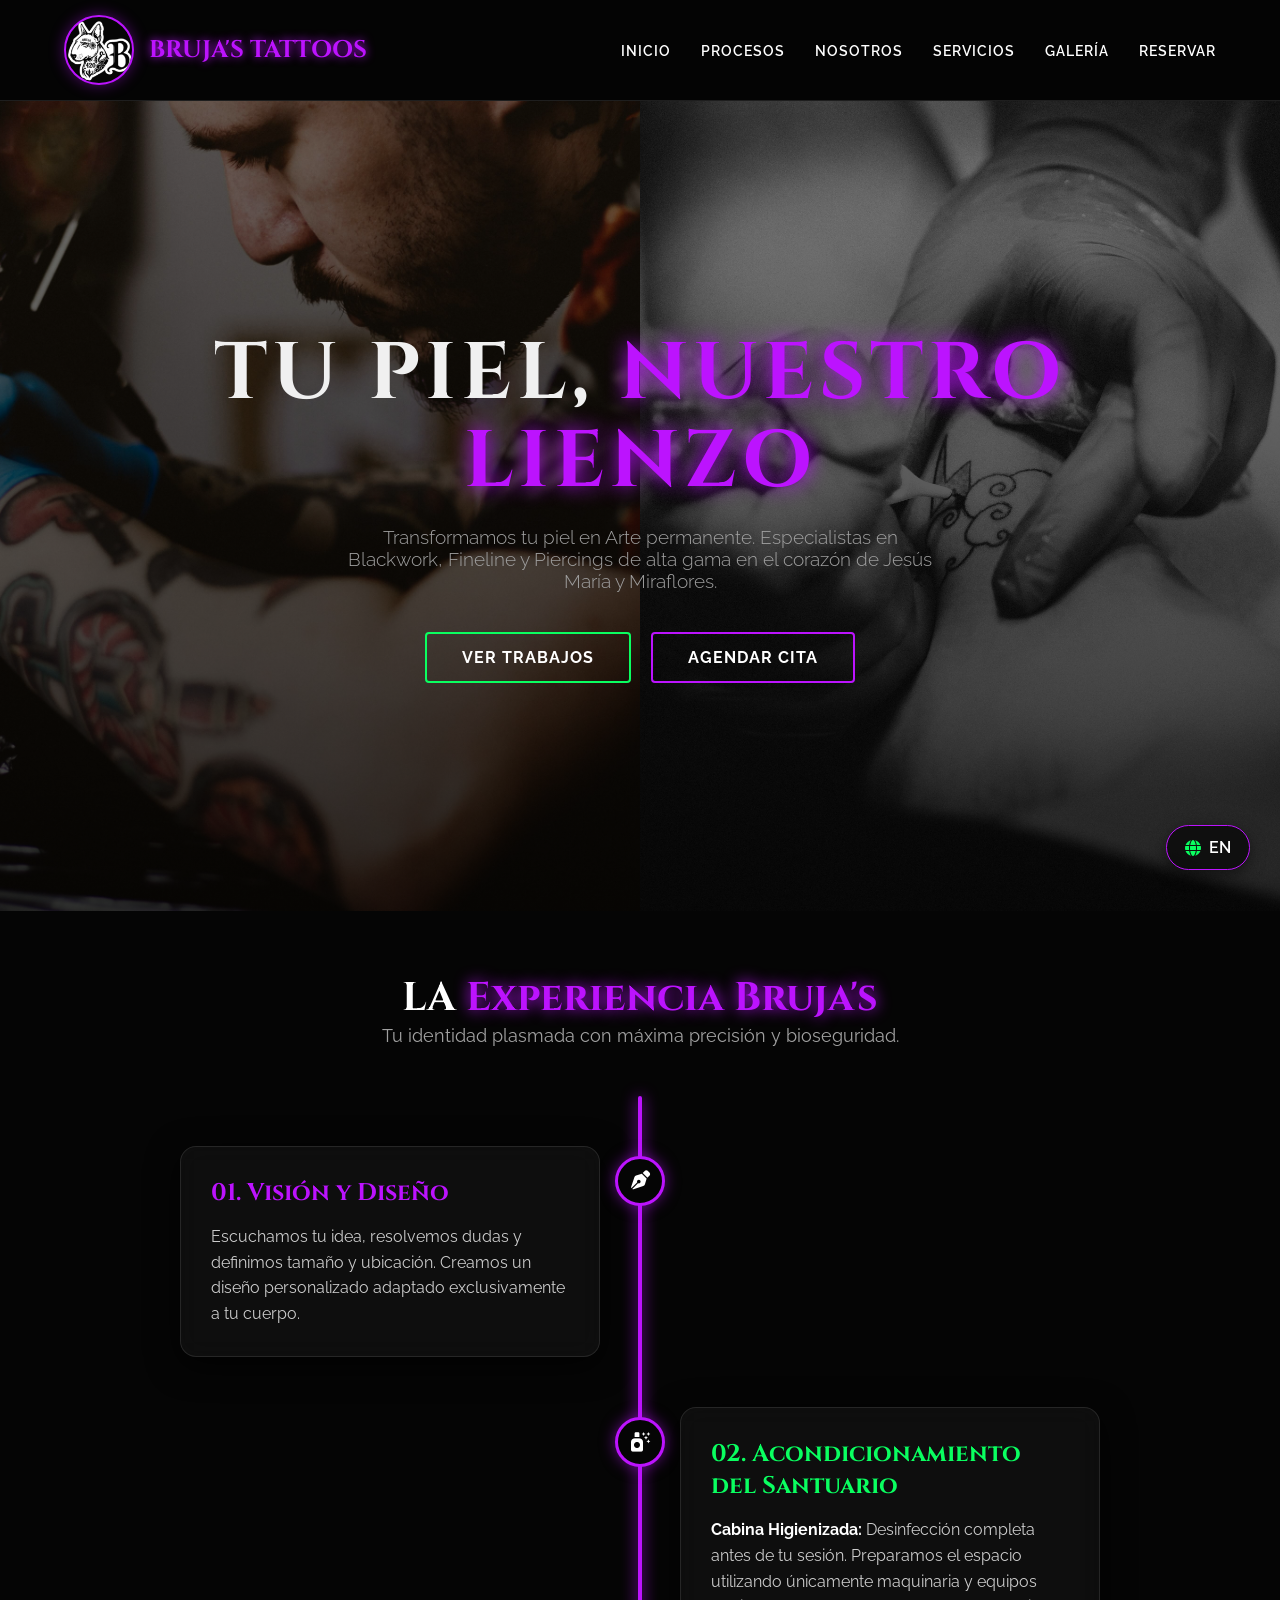
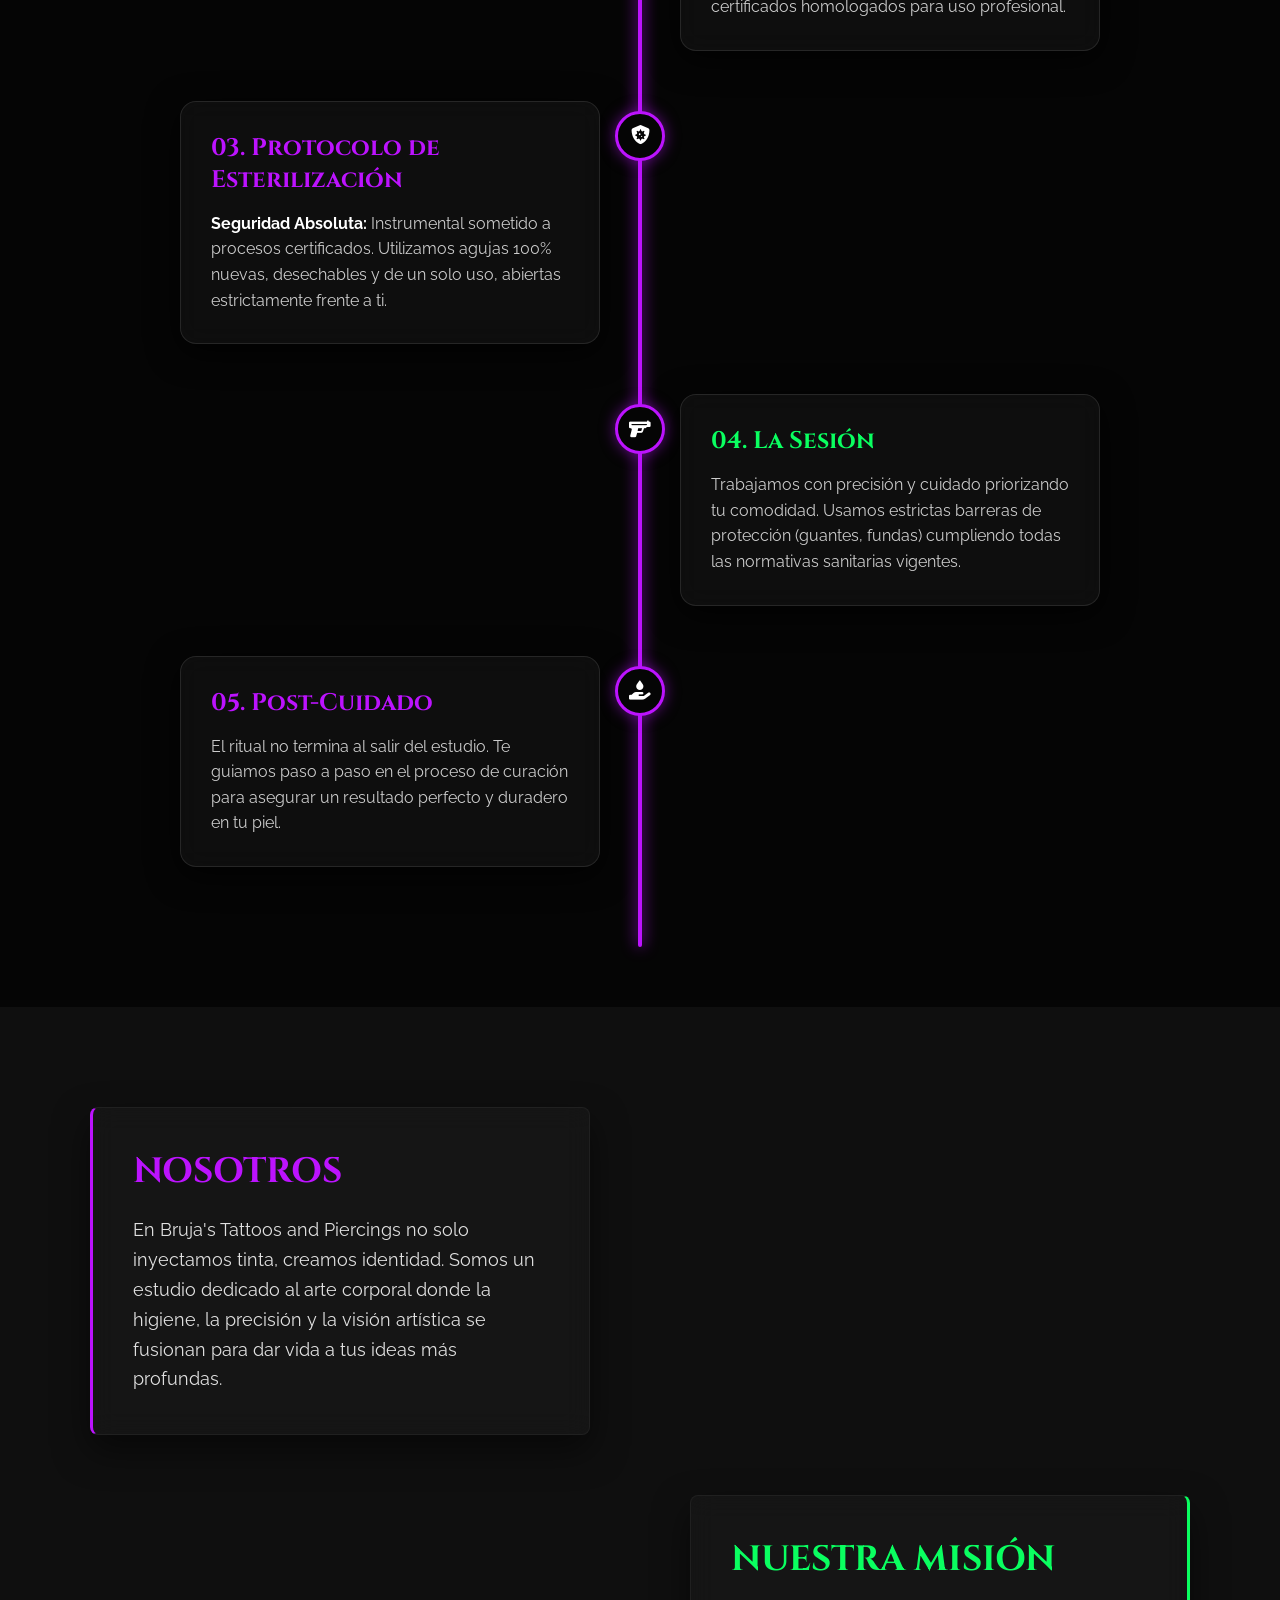
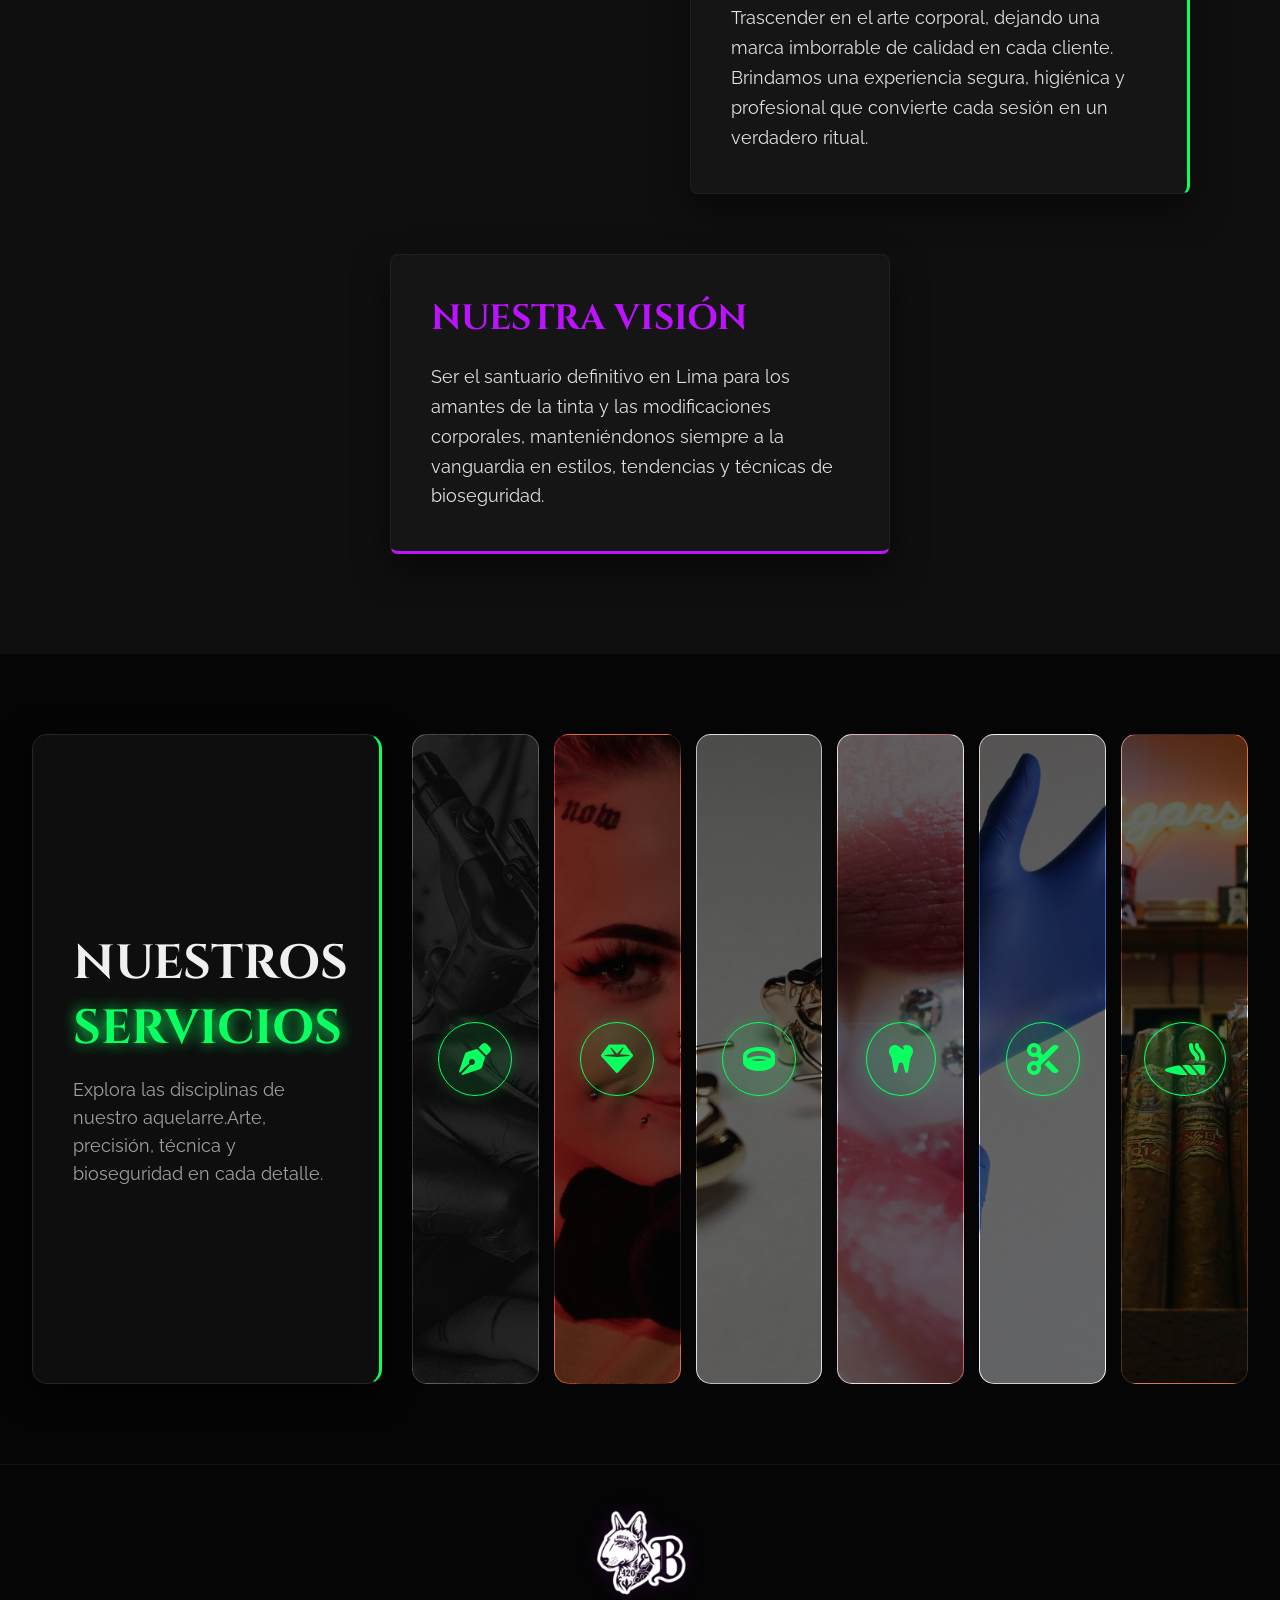
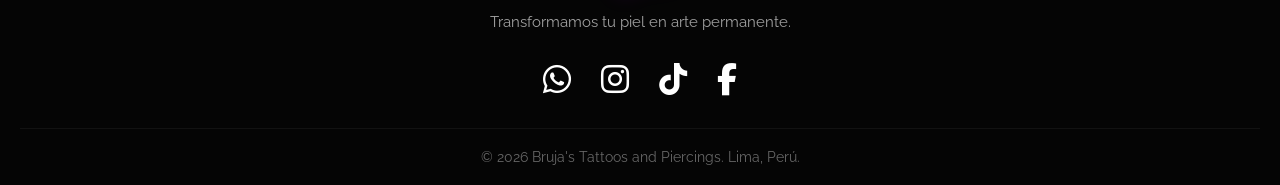
==== commit 0a31f688: "Add files via upload" ====
--- a/index.html
+++ b/index.html
@@ -38,23 +38,23 @@
     <header class="hero">
         <div class="carousel-background">
             <div class="carousel-track">
-                <div class="carousel-slide"><img src="imagenes/imagen1.jpg" alt="Tatuaje 1"></div>
-                <div class="carousel-slide"><img src="imagenes/imagen2.jpg" alt="Tatuaje 2"></div>
-                <div class="carousel-slide"><img src="imagenes/imagen3.jpg" alt="Tatuaje 3"></div>
-                <div class="carousel-slide"><img src="imagenes/imagen4.jpg" alt="Tatuaje 4"></div>
-                <div class="carousel-slide"><img src="imagenes/imagen5.jpg" alt="Tatuaje 5"></div>
-                <div class="carousel-slide"><img src="imagenes/imagen6.jpg" alt="Tatuaje 6"></div>
-                <div class="carousel-slide"><img src="imagenes/imagen7.jpg" alt="Tatuaje 7"></div>
-                <div class="carousel-slide"><img src="imagenes/imagen8.jpg" alt="Tatuaje 8"></div>
-
-                <div class="carousel-slide"><img src="imagenes/imagen1.jpg" alt="Tatuaje 1"></div>
-                <div class="carousel-slide"><img src="imagenes/imagen2.jpg" alt="Tatuaje 2"></div>
-                <div class="carousel-slide"><img src="imagenes/imagen3.jpg" alt="Tatuaje 3"></div>
-                <div class="carousel-slide"><img src="imagenes/imagen4.jpg" alt="Tatuaje 4"></div>
-                <div class="carousel-slide"><img src="imagenes/imagen5.jpg" alt="Tatuaje 5"></div>
-                <div class="carousel-slide"><img src="imagenes/imagen6.jpg" alt="Tatuaje 6"></div>
-                <div class="carousel-slide"><img src="imagenes/imagen7.jpg" alt="Tatuaje 7"></div>
-                <div class="carousel-slide"><img src="imagenes/imagen8.jpg" alt="Tatuaje 8"></div>
+                <div class="carousel-slide"><img src="imagenes/imagen1.jpg" alt="Tatuaje 1" loading="lazy"></div>
+                <div class="carousel-slide"><img src="imagenes/imagen2.jpg" alt="Tatuaje 2" loading="lazy"></div>
+                <div class="carousel-slide"><img src="imagenes/imagen3.jpg" alt="Tatuaje 3" loading="lazy"></div>
+                <div class="carousel-slide"><img src="imagenes/imagen4.jpg" alt="Tatuaje 4" loading="lazy"></div>
+                <div class="carousel-slide"><img src="imagenes/imagen5.jpg" alt="Tatuaje 5" loading="lazy"></div>
+                <div class="carousel-slide"><img src="imagenes/imagen6.jpg" alt="Tatuaje 6" loading="lazy"></div>
+                <div class="carousel-slide"><img src="imagenes/imagen7.jpg" alt="Tatuaje 7" loading="lazy"></div>
+                <div class="carousel-slide"><img src="imagenes/imagen8.jpg" alt="Tatuaje 8" loading="lazy"></div>
+
+                <div class="carousel-slide"><img src="imagenes/imagen1.jpg" alt="Tatuaje 1" loading="lazy"></div>
+                <div class="carousel-slide"><img src="imagenes/imagen2.jpg" alt="Tatuaje 2" loading="lazy"></div>
+                <div class="carousel-slide"><img src="imagenes/imagen3.jpg" alt="Tatuaje 3" loading="lazy"></div>
+                <div class="carousel-slide"><img src="imagenes/imagen4.jpg" alt="Tatuaje 4" loading="lazy"></div>
+                <div class="carousel-slide"><img src="imagenes/imagen5.jpg" alt="Tatuaje 5" loading="lazy"></div>
+                <div class="carousel-slide"><img src="imagenes/imagen6.jpg" alt="Tatuaje 6" loading="lazy"></div>
+                <div class="carousel-slide"><img src="imagenes/imagen7.jpg" alt="Tatuaje 7" loading="lazy"></div>
+                <div class="carousel-slide"><img src="imagenes/imagen8.jpg" alt="Tatuaje 8" loading="lazy"></div>
             </div>
         </div>
 
